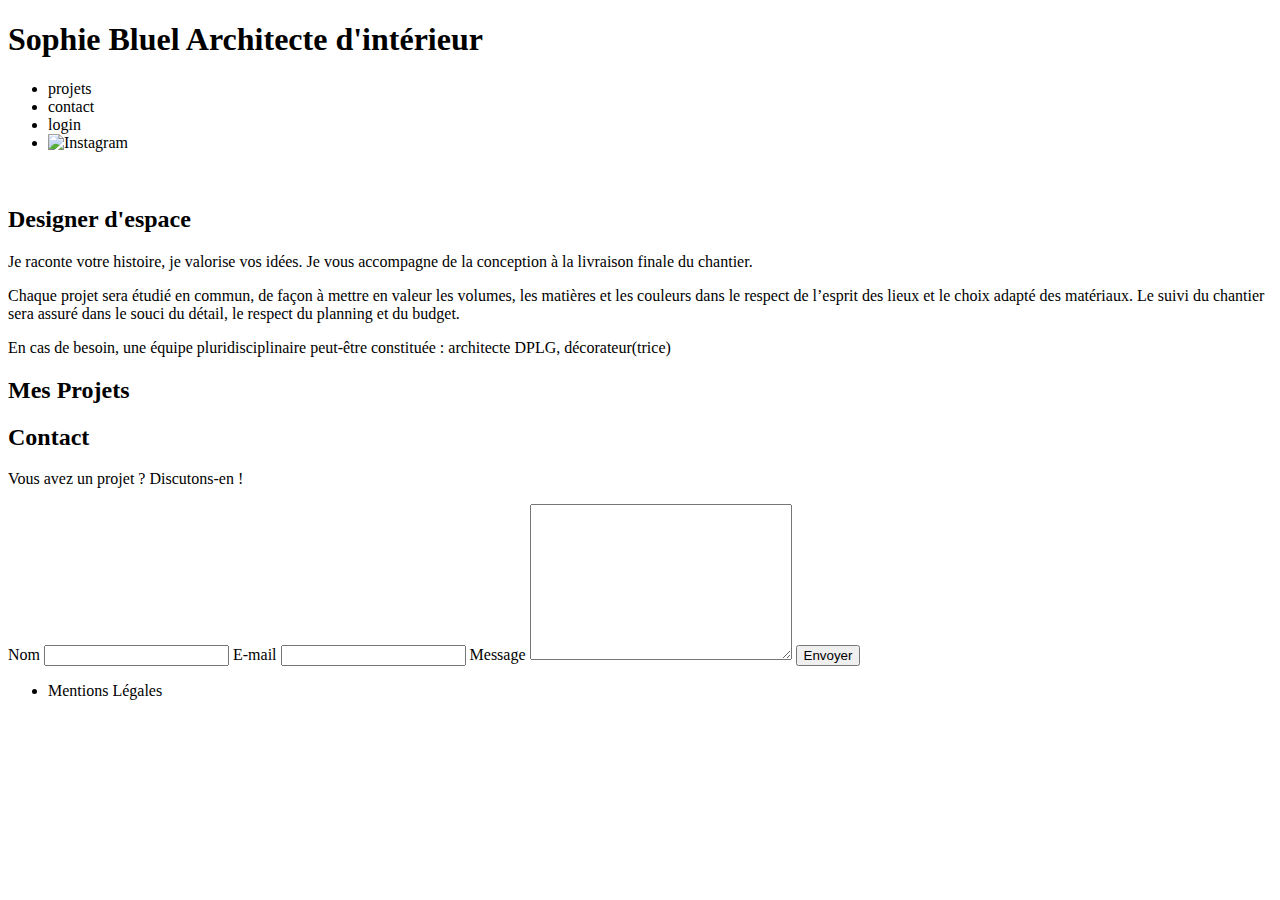
==== FrontEnd/index.html @ 4aac1efa "Modification html" ====
<!DOCTYPE html>
<html lang="fr">
<head>
	<meta charset="UTF-8">
	<title>Sophie Bluel - Architecte d'intérieur</title>
	<meta name="viewport" content="width=device-width, initial-scale=1.0">
	<link rel="preconnect" href="https://fonts.googleapis.com">
	<link rel="preconnect" href="https://fonts.gstatic.com" crossorigin>
	<link href="https://fonts.googleapis.com/css2?family=Syne:wght@700;800&family=Work+Sans&display=swap" rel="stylesheet">
	<meta name="description" content="">
	<link rel="stylesheet" href="./assets/style.css">
	<link rel="stylesheet" href="https://cdnjs.cloudflare.com/ajax/libs/font-awesome/6.2.1/css/all.min.css" integrity="sha512-MV7K8+y+gLIBoVD59lQIYicR65iaqukzvf/nwasF0nqhPay5w/9lJmVM2hMDcnK1OnMGCdVK+iQrJ7lzPJQd1w==" crossorigin="anonymous" referrerpolicy="no-referrer">
</head>

<body>
<header>
	<h1>Sophie Bluel <span>Architecte d'intérieur</span></h1>
	<nav>
		<ul>
			<li>projets</li>
			<li>contact</li>
			<li>login</li>
			<li><img src="./assets/icons/instagram.png" alt="Instagram"></li>
		</ul>
	</nav>
</header>



<main>
	<section id="introduction">
		<figure>
			<img src="./assets/images/sophie-bluel.png" alt="">
		</figure>
		<article>
			<h2>Designer d'espace</h2>
			<p>Je raconte votre histoire, je valorise vos idées. Je vous accompagne de la conception à la livraison finale du chantier.</p>
			<p>Chaque projet sera étudié en commun, de façon à mettre en valeur les volumes, les matières et les couleurs dans le respect de l’esprit des lieux et le choix adapté des matériaux. Le suivi du chantier sera assuré dans le souci du détail, le respect du planning et du budget.</p>
			<p>En cas de besoin, une équipe pluridisciplinaire peut-être constituée : architecte DPLG, décorateur(trice)</p>
		</article>
	</section>

	<section id="portfolio">
		<h2>Mes Projets</h2>
		<div class="filtres">
		</div>
		<div class="gallery">
		</div>
	</section>

	<section id="contact">
		<h2>Contact</h2>
		<p>Vous avez un projet ? Discutons-en !</p>
		<form action="#" method="post">
			<label for="name">Nom</label>
			<input type="text" name="name" id="name">
			<label for="email">E-mail</label>
			<input type="email" name="email" id="email">
			<label for="message">Message</label>
			<textarea name="message" id="message" cols="30" rows="10"></textarea>
			<input type="submit" value="Envoyer">
		</form>
	</section>
</main>

<footer>
	<nav>
		<ul>
			<li>Mentions Légales</li>
		</ul>
	</nav>
</footer>
</body>
</html>
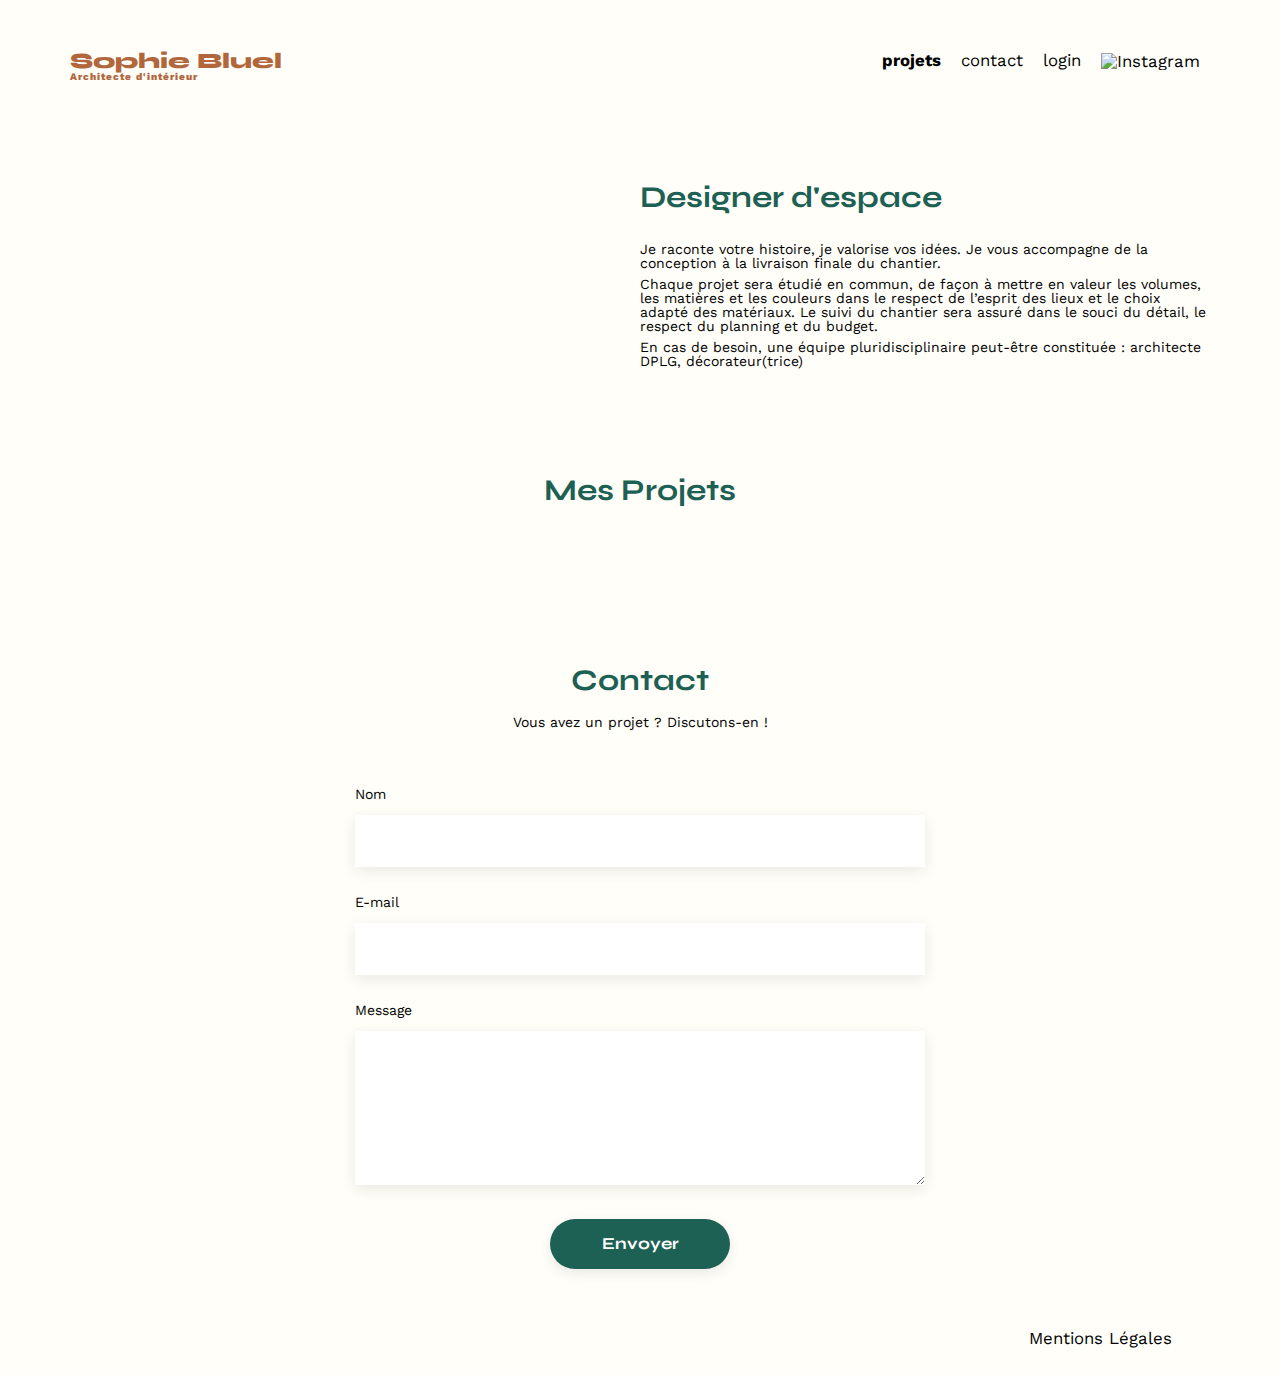
==== commit 91147c59: "Ajout MODAL" ====
--- a/FrontEnd/index.html
+++ b/FrontEnd/index.html
@@ -17,9 +17,9 @@
 	<h1>Sophie Bluel <span>Architecte d'intérieur</span></h1>
 	<nav>
 		<ul>
-			<li>projets</li>
-			<li>contact</li>
-			<li>login</li>
+			<li><a href="index.html" class="navLink">projets</a></li>
+			<li><a href="#contact">contact</a></li>
+			<li><a href="login.html" id="loginButton">login</a></li>
 			<li><img src="./assets/icons/instagram.png" alt="Instagram"></li>
 		</ul>
 	</nav>
@@ -63,6 +63,50 @@
 	</section>
 </main>
 
+
+<aside id="modalPopup" class="modal" aria-hidden="true">
+	<div class="modalEdit" id="modalEdit">
+		<div class="modalButton">
+			<button id="backButton"><i class="fa-solid fa-arrow-left"></i></button>
+			<button id="closeButton"><i class="fa-solid fa-xmark"></i></button>
+		</div>
+		<div class="modalTitle">
+			<h3>Galerie photo</h3>
+		</div>
+		<div class="modalContent">
+
+		</div>
+		<div class="modalForm">
+			<form id="addForm">
+				<i class="fa-regular fa-image"></i>
+				<button type="button" class="fileUploadButton">
+					<span>+ Ajouter photo</span>
+				</button>
+				<input type="file" id="fileUpload" accept=".jpg, .png" name="file">
+				<p class="acceptedFiles">jpg, png : 4mo max</p>
+			</form>
+			<form id="addInfoForm">
+				<label for="addTitle">Titre</label>
+				<input type="text" name="addTitle" id="addTitle">
+				<label for="addCategory">Catégorie</label>
+				<select name="addCategory" id="addCategory">
+				</select>
+			</form>
+		</div>
+		<div class="add-button">
+		<button id="addImage">Ajouter une photo</button>
+		<button id="addConfirm">Valider</button>
+		</div>
+	</div>
+</aside>
+
+
+
+
+
+
+
+
 <footer>
 	<nav>
 		<ul>
--- a/FrontEnd/assets/style.css
+++ b/FrontEnd/assets/style.css
@@ -0,0 +1,610 @@
+/* http://meyerweb.com/eric/tools/css/reset/
+   v2.0 | 20110126
+   License: none (public domain)
+*/
+
+html, body, div, span, applet, object, iframe,
+h1, h2, h3, h4, h5, h6, p, blockquote, pre,
+a, abbr, acronym, address, big, cite, code,
+del, dfn, em, img, ins, kbd, q, s, samp,
+small, strike, strong, sub, sup, tt, var,
+b, u, i, center,
+dl, dt, dd, ol, ul, li,
+fieldset, form, label, legend,
+table, caption, tbody, tfoot, thead, tr, th, td,
+article, aside, canvas, details, embed,
+figure, figcaption, footer, header, hgroup,
+menu, nav, output, ruby, section, summary,
+time, mark, audio, video {
+	margin: 0;
+	padding: 0;
+	border: 0;
+	font-size: 100%;
+	font: inherit;
+	vertical-align: baseline;
+}
+/* HTML5 display-role reset for older browsers */
+article, aside, details, figcaption, figure,
+footer, header, hgroup, menu, nav, section {
+	display: block;
+}
+body {
+	line-height: 1;
+}
+ol, ul {
+	list-style: none;
+}
+blockquote, q {
+	quotes: none;
+}
+blockquote:before, blockquote:after,
+q:before, q:after {
+	content: '';
+	content: none;
+}
+table {
+	border-collapse: collapse;
+	border-spacing: 0;
+}
+/** end reset css**/
+
+
+
+/*___________________________________________________GENERAL________________________________________________________*/
+body {
+	max-width: 1140px;
+	margin:auto;
+	font-family: 'Work Sans' ;
+	font-size: 14px;
+	background: #FFFEF8;
+}
+
+section {
+	margin: 100px 0
+}
+
+h1{
+	display: flex;
+	flex-direction: column;
+	font-family: 'Syne';
+	font-size: 22px;
+	font-weight: 800;
+	color: #B1663C
+}
+
+h1 > span {
+	font-family: 'Work Sans';
+	font-size:10px;
+	letter-spacing: 0.1em;
+;
+}
+
+h2{
+	font-family: 'Syne';
+	font-weight: 700;
+	font-size: 30px;
+	color: #1D6154
+}
+
+
+
+
+/*________________________________________________MODAL_______________________________________________________*/
+
+.modal {
+	display: none;
+	align-items: center;
+	justify-content: center;
+	position: fixed;
+	top: 0;
+	left: 0;
+	width: 100%;
+	height: 100%;
+	background: rgba(0, 0, 0, 0.4);
+}
+
+.modalEdit {
+	border-radius: 10px;
+	background-color: white;
+	width: 630px;
+	max-width: 100vw;
+	height: 690px;
+	max-height: 100vh;
+	overflow: auto;
+}
+
+
+/*_______modal header______*/
+.modalButton {
+	display: flex;
+	justify-content: flex-end;
+	margin: 30px 30px 0px 30px;
+	gap: 525px;
+}
+
+#backButton {
+	display: none;
+}
+
+#backButton, #closeButton {
+	cursor: pointer;
+	border: none;
+	background-color: white;
+	padding: 0;
+}
+
+#backButton .fa-solid {
+	font-size: 21px;
+	width: 21px;
+}
+
+#closeButton .fa-solid {
+	font-size: 24px;
+	width: 24px;
+}
+
+.modalTitle {
+	display: flex;
+	justify-content: center;
+}
+
+h3 {
+	font-family: 'Work Sans';
+	font-size: 26px;
+	line-height: 30px;
+}
+
+
+/*_______ Modal Gallery ______*/
+.modalContent {
+	display: grid;
+	justify-content: center;
+	grid-template-columns: 1fr 1fr 1fr 1fr 1fr;
+	grid-row-gap: 30px;
+	margin: 50px 105px 40px 105px;
+	max-height: 38vh;
+	overflow-y: auto;
+	border-bottom: solid 1px #B3B3B3;
+	padding-bottom: 60px;
+}
+
+.modalWork {
+	display: flex;
+	justify-content: center;
+	position: relative;
+}
+
+.modalWork img {
+	height: 102px;
+	width: 76px;
+}
+
+.modalWork i {
+	position: absolute;
+	top: 5px;
+	right: 9px;
+	cursor: pointer;
+	color: white;
+	font-size: 11px;
+	border-radius: 2px;
+	padding: 3px 3.70px;
+	background-color: black;
+}
+
+
+/*_______ Modal Ajout Travaux ______*/
+.modalForm {
+	display: none;
+	flex-direction: column;
+	align-items: center;
+	margin: 50px 105px 40px 105px;
+	gap: 10px;
+	border-bottom: solid 2px #B3B3B3;
+	padding-bottom: 46px;
+}
+
+#addForm {
+	display: none;
+	flex-direction: column;
+	align-items: center;
+	justify-content: center;
+	border-radius: 3px;
+	background-color: #E8F1F6;
+	width: 420px;
+	height: 169px;
+}
+
+#addForm .fa-regular {
+	color: #CBD6DC;
+	font-size: 76px;
+	margin-bottom: 10px;
+}
+
+.fileUploadButton {
+	border: none;
+	border-radius: 50px;
+	background-color: #CBD6DC;
+	font-family: 'Work Sans';
+	color: #306685;
+	font-size: 14px;
+	padding: 10px 33px;
+	cursor: pointer;
+	margin-bottom: 5px;
+}
+
+#fileUpload {
+	display: none;
+}
+
+.fileUploadButton span {
+	font-weight: bold;
+}
+
+.acceptedFiles {
+	font-size: 12px;
+	font-weight: 400;
+	color: #444444;
+}
+
+.imagePreview {
+	max-width: 100%;
+	max-height: 169px;
+}
+
+#addInfoForm {
+	display: none;
+	flex-direction: column;
+	width: 420px;
+}
+
+#addInfoForm label {
+	margin: 1.5em 0 1em 0;
+	color: #3D3D3D;
+	font-weight: bold;
+}
+
+#addTitle, #addCategory {
+	border: none;
+	outline: none;
+	box-shadow: 0px 4px 14px rgba(0, 0, 0, 0.09);
+	font-family: 'Work Sans';
+	font-size: 14px;
+	color: #444444;
+	padding: 0px 15px;
+	height: 51px;
+	appearance: none;
+    -webkit-appearance: none;
+    -moz-appearance: none;
+}
+
+#addCategory {
+	background-image: url('./icons/chevron-down-24.png');
+	background-repeat: no-repeat;
+    background-position: right 25px center;
+    background-size: 12px 12px;
+    cursor: pointer;
+}
+
+
+/*_______ Modal Button ______*/
+.add-button {
+	display: flex;
+	justify-content: center;
+}
+
+#addImage, #addConfirm {
+	border: none;
+	border-radius: 60px;
+	background-color: #1D6154;
+	color: white;
+	width: 237px;
+	padding: 10px 0px;
+	font-family: 'Syne';
+	font-weight: 700;
+	font-size: 14px;
+	cursor: pointer;
+}
+
+#addConfirm {
+	display: none;
+}
+
+
+
+
+
+
+
+
+
+
+
+/*_____________________________________________HEADER________________________________________________*/
+
+.BarEdit {
+	display: flex;
+	justify-content: center;
+	position: absolute;
+	top: 0px;
+	left: 0px;
+	width: 100%;
+	background-color: #000000;
+	color: white;
+	padding: 22px;
+
+}
+
+header {
+	display: flex;
+	justify-content: space-between;
+	margin: 50px 0;
+}
+
+
+nav ul {
+	display: flex;
+	align-items: center;
+	list-style-type: none;
+
+}
+nav li {
+	padding: 0 10px;
+	font-size: 1.2em;
+}
+
+nav a {
+	text-decoration: none;
+	color: inherit;
+}
+
+nav img {
+	width: 22px;
+	height: 22px;
+	margin-top: 3px;
+}
+
+.navLink {
+	font-weight: bold;
+}
+
+li:hover {
+	color: #B1663C;
+}
+
+
+
+
+
+
+
+
+/*_______________________________________________INTRODUCTION_________________________________________________*/
+#introduction {
+	display: flex;
+	align-items: center;
+}
+
+#introduction figure {
+	flex: 1
+}
+
+#introduction img {
+	display: block;
+	margin: auto;
+	width: 80%;
+}
+
+#introduction article {
+	flex: 1
+}
+
+#introduction h2 {
+	margin-bottom: 1em;
+}
+
+#introduction p {
+	margin-bottom: 0.5em;
+}
+
+
+
+
+
+
+
+
+/*____________________________________________________PORTFOLIO________________________________________________________*/
+#portfolio {
+	margin-bottom: 50px;
+}
+
+#portfolio h2 {
+	display: flex;
+	align-items: center;
+	justify-content: center;
+	margin-bottom: 2em;
+}
+
+
+
+
+
+
+/*__________________________________________________FILTERS & CATEGORIES________________________________________________*/
+.filtres {
+	display: flex;
+	justify-content: center;
+	gap: 10px;
+	margin-bottom: 50px;
+}
+
+.categorie {
+	display: flex;
+	border: 1px solid #1D6154;
+	border-radius: 60px;
+	color: #1D6154;
+	background-color: #FFFEF8;
+	font-size: 16px;
+	font-weight: 700;
+	font-family: 'Syne';
+	align-items: center;
+	height: 37px;
+	padding: 10px 20px;
+	cursor: pointer;
+}
+
+.selectedCategory {
+	background-color: #1D6154;
+	color: #FFFEF8;
+}
+
+.categorie:hover {
+	background-color: #1D6154;
+	color: #FFFEF8;
+}
+
+
+
+
+
+
+
+
+
+
+/*_____________________________________________________GALLERY_____________________________________________________________*/
+
+.gallery figcaption {
+	margin-top: 5px;
+}
+
+.gallery {
+	width: 100%;
+	display: grid;
+	grid-template-columns: 1fr 1fr 1fr;
+	grid-column-gap: 20px;
+	grid-row-gap: 20px;
+}
+
+.gallery img {
+	width: 100%;
+
+}
+
+
+
+
+
+
+
+
+
+/*________________________________________________________CONNEXION______________________________________________________________*/
+.connexion {
+	display: flex;
+	flex-direction: column;
+	text-align: center;
+	align-items: center;
+	margin-top: 120px;
+	margin-bottom: 315px;
+}
+
+.connexion h2 {
+	margin-bottom: 20px;
+}
+
+.connexion form {
+	text-align: left;
+	display: flex;
+	flex-direction: column;
+	width: 33%;
+}
+
+.connexion input {
+	height: 50px;
+	font-size: 1.2em;
+	border: none;
+	box-shadow: 0px 4px 14px rgba(0, 0, 0, 0.09);
+}
+
+.connexion label {
+	margin: 2em 0 0.5em 0;
+}
+
+.connexion input[type="submit"]{
+	height: 36px;
+	font-size: 14px;
+	margin : 3em auto ;
+}
+
+.connexion a {
+	color: inherit;
+}
+
+
+
+
+
+
+
+
+
+/*________________________________________________________CONTACT___________________________________________________________*/
+#contact {
+	width: 50%;
+	margin: auto;
+}
+#contact > * {
+	text-align: center;
+
+}
+#contact h2{
+	margin-bottom: 20px;
+}
+#contact form {
+	text-align: left;
+	margin-top:30px;
+	display: flex;
+	flex-direction: column;
+}
+
+#contact input {
+	height: 50px;
+	font-size: 1.2em;
+	border: none;
+	box-shadow: 0px 4px 14px rgba(0, 0, 0, 0.09);
+}
+#contact label {
+	margin: 2em 0 1em 0;
+}
+#contact textarea {
+	border: none;
+	box-shadow: 0px 4px 14px rgba(0, 0, 0, 0.09);
+}
+
+input[type="submit"]{
+	font-family: 'Syne';
+	font-weight: 700;
+	color: white;
+	background-color: #1D6154;
+	margin : 2em auto ;
+	width: 180px;
+	text-align: center;
+	border-radius: 60px ;
+}
+
+
+
+
+
+
+
+
+
+/*________________________________________________________FOOTER________________________________________________________*/
+footer nav ul {
+	display: flex;
+	justify-content: flex-end;
+	margin: 2em
+}
+
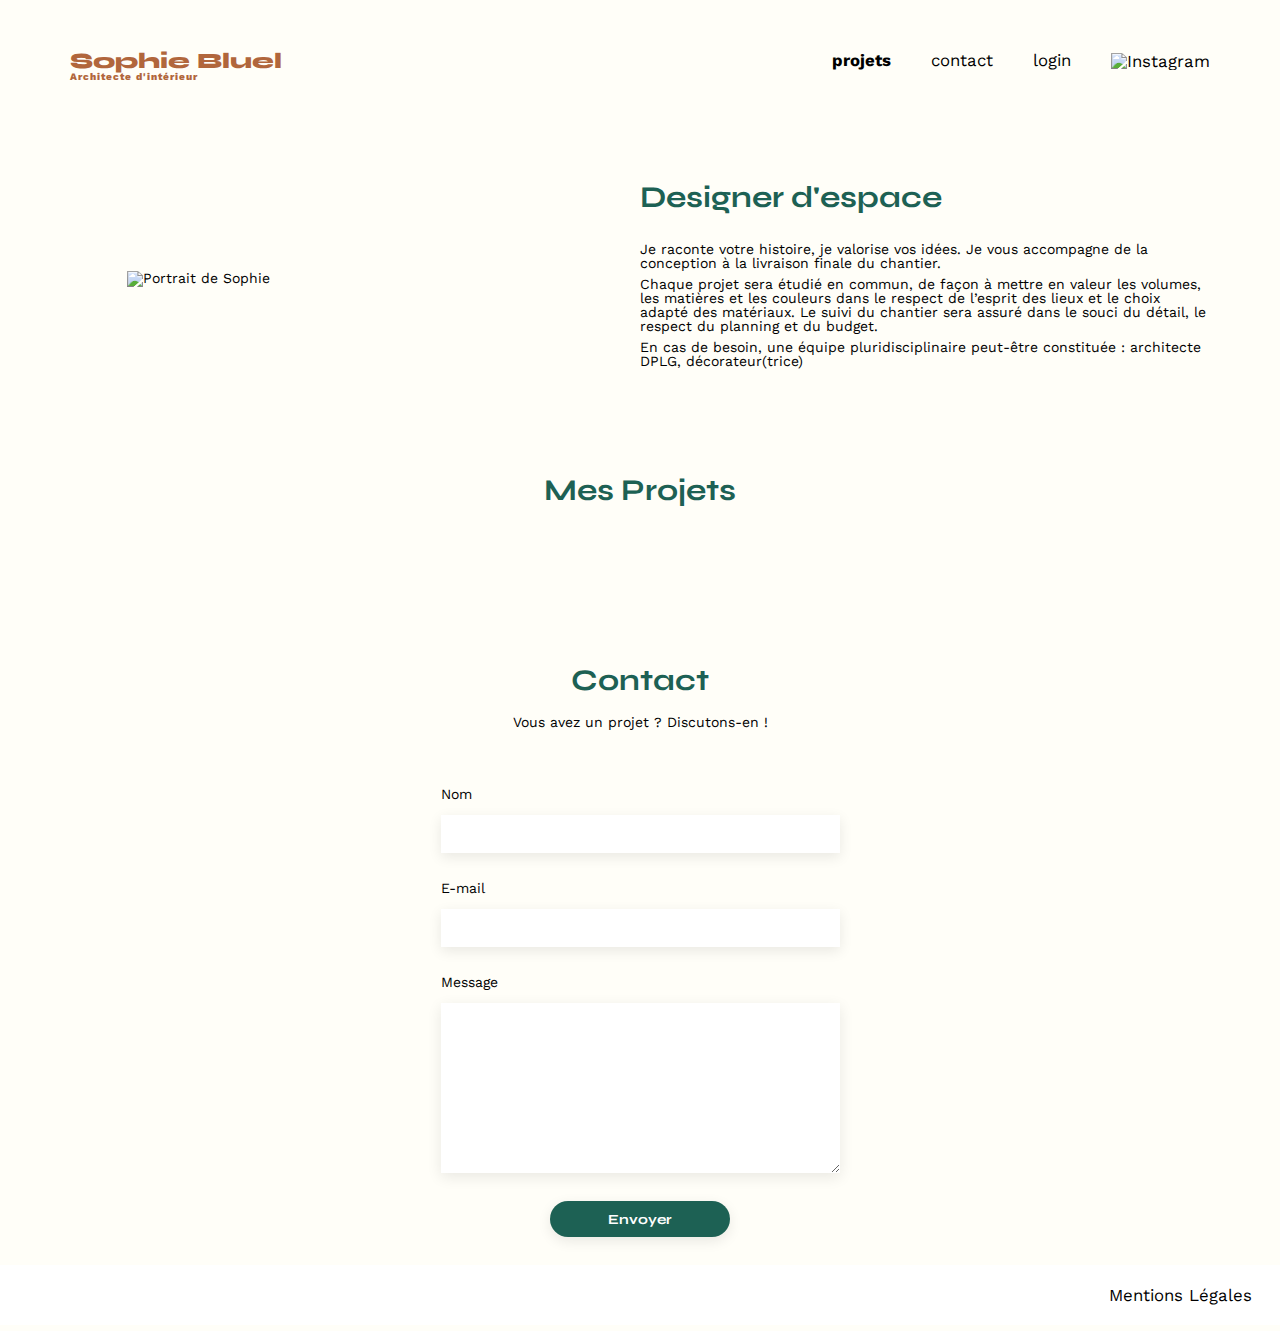
==== commit 5f2004f5: "Mise en place des dernières fonctionnalités  et correction des derniers bugs de la modal - P3 Termin" ====
--- a/FrontEnd/index.html
+++ b/FrontEnd/index.html
@@ -8,29 +8,27 @@
 	<link rel="preconnect" href="https://fonts.gstatic.com" crossorigin>
 	<link href="https://fonts.googleapis.com/css2?family=Syne:wght@700;800&family=Work+Sans&display=swap" rel="stylesheet">
 	<meta name="description" content="">
+	<link rel="stylesheet" href="https://cdnjs.cloudflare.com/ajax/libs/font-awesome/6.2.1/css/all.min.css" integrity="sha512-MV7K8+y+gLIBoVD59lQIYicR65iaqukzvf/nwasF0nqhPay5w/9lJmVM2hMDcnK1OnMGCdVK+iQrJ7lzPJQd1w==" crossorigin="anonymous" referrerpolicy="no-referrer">
 	<link rel="stylesheet" href="./assets/style.css">
-	<link rel="stylesheet" href="https://cdnjs.cloudflare.com/ajax/libs/font-awesome/6.2.1/css/all.min.css" integrity="sha512-MV7K8+y+gLIBoVD59lQIYicR65iaqukzvf/nwasF0nqhPay5w/9lJmVM2hMDcnK1OnMGCdVK+iQrJ7lzPJQd1w==" crossorigin="anonymous" referrerpolicy="no-referrer">
+	<script src="main.js" async type="module"></script>
 </head>
-
 <body>
 <header>
 	<h1>Sophie Bluel <span>Architecte d'intérieur</span></h1>
 	<nav>
 		<ul>
-			<li><a href="index.html" class="navLink">projets</a></li>
+			<li><a href="index.html" class="navLink active">projets</a></li>
 			<li><a href="#contact">contact</a></li>
 			<li><a href="login.html" id="loginButton">login</a></li>
-			<li><img src="./assets/icons/instagram.png" alt="Instagram"></li>
+			<li><a href="https://www.instagram.com" target="_blank"> <img src="./assets/icons/instagram.png" alt="Instagram"></a> </li>
 		</ul>
 	</nav>
 </header>
-
-
-
 <main>
 	<section id="introduction">
+		<h2 class="introH2">Designer d'espace</h2>
 		<figure>
-			<img src="./assets/images/sophie-bluel.png" alt="">
+			<img src="./assets/images/sophie-bluel.png" alt="Portrait de Sophie">
 		</figure>
 		<article>
 			<h2>Designer d'espace</h2>
@@ -39,34 +37,31 @@
 			<p>En cas de besoin, une équipe pluridisciplinaire peut-être constituée : architecte DPLG, décorateur(trice)</p>
 		</article>
 	</section>
-
-	<section id="portfolio">
-		<h2>Mes Projets</h2>
-		<div class="filtres">
-		</div>
-		<div class="gallery">
-		</div>
-	</section>
-
-	<section id="contact">
-		<h2>Contact</h2>
-		<p>Vous avez un projet ? Discutons-en !</p>
-		<form action="#" method="post">
-			<label for="name">Nom</label>
-			<input type="text" name="name" id="name">
-			<label for="email">E-mail</label>
-			<input type="email" name="email" id="email">
-			<label for="message">Message</label>
-			<textarea name="message" id="message" cols="30" rows="10"></textarea>
-			<input type="submit" value="Envoyer">
-		</form>
-	</section>
+		<section id="portfolio">
+			<h2>Mes Projets</h2>
+			<div class="filtres">
+			</div>
+			<div class="gallery">
+			</div>
+		</section>
+		<section id="contact">
+			<h2>Contact</h2>
+			<p>Vous avez un projet ? Discutons-en !</p>
+			<form action="#" method="post">
+				<label for="name">Nom</label>
+				<input type="text" name="name" id="name">
+				<label for="email">E-mail</label>
+				<input type="email" name="email" id="email">
+				<label for="message">Message</label>
+				<textarea name="message" id="message" cols="30" rows="10"></textarea>
+				<input type="submit" value="Envoyer">
+			</form>
+		</section>
 </main>
 
-
 <aside id="modalPopup" class="modal" aria-hidden="true">
-	<div class="modalEdit" id="modalEdit">
-		<div class="modalButton">
+	<div class="modalEnvelop" id="modalEdit">
+		<div class="modalHeaderButton">
 			<button id="backButton"><i class="fa-solid fa-arrow-left"></i></button>
 			<button id="closeButton"><i class="fa-solid fa-xmark"></i></button>
 		</div>
@@ -93,8 +88,8 @@
 				</select>
 			</form>
 		</div>
-		<div class="add-button">
-		<button id="addImage">Ajouter une photo</button>
+		<div class="buttonAddPictures">
+		<button id="addPictures">Ajouter une photo</button>
 		<button id="addConfirm">Valider</button>
 		</div>
 	</div>
@@ -104,10 +99,7 @@
 
 
 
-
-
-
-<footer>
+<footer class="footer">
 	<nav>
 		<ul>
 			<li>Mentions Légales</li>
@@ -115,4 +107,4 @@
 	</nav>
 </footer>
 </body>
-</html>
+</html>--- a/FrontEnd/assets/style.css
+++ b/FrontEnd/assets/style.css
@@ -30,6 +30,7 @@
 }
 body {
 	line-height: 1;
+	overflow-x: hidden;
 }
 ol, ul {
 	list-style: none;
@@ -47,7 +48,6 @@
 	border-spacing: 0;
 }
 /** end reset css**/
-
 
 
 /*___________________________________________________GENERAL________________________________________________________*/
@@ -60,7 +60,7 @@
 }
 
 section {
-	margin: 100px 0
+	margin: 100px 0px
 }
 
 h1{
@@ -86,11 +86,8 @@
 	color: #1D6154
 }
 
-
-
-
+/***** MODAL *****/
 /*________________________________________________MODAL_______________________________________________________*/
-
 .modal {
 	display: none;
 	align-items: center;
@@ -103,7 +100,7 @@
 	background: rgba(0, 0, 0, 0.4);
 }
 
-.modalEdit {
+.modalEnvelop {
 	border-radius: 10px;
 	background-color: white;
 	width: 630px;
@@ -112,10 +109,8 @@
 	max-height: 100vh;
 	overflow: auto;
 }
-
-
 /*_______modal header______*/
-.modalButton {
+.modalHeaderButton {
 	display: flex;
 	justify-content: flex-end;
 	margin: 30px 30px 0px 30px;
@@ -153,8 +148,6 @@
 	font-size: 26px;
 	line-height: 30px;
 }
-
-
 /*_______ Modal Gallery ______*/
 .modalContent {
 	display: grid;
@@ -246,7 +239,7 @@
 	color: #444444;
 }
 
-.imagePreview {
+.image-preview {
 	max-width: 100%;
 	max-height: 169px;
 }
@@ -284,15 +277,13 @@
     background-size: 12px 12px;
     cursor: pointer;
 }
-
-
 /*_______ Modal Button ______*/
-.add-button {
-	display: flex;
-	justify-content: center;
-}
-
-#addImage, #addConfirm {
+.buttonAddPictures {
+	display: flex;
+	justify-content: center;
+}
+
+#addPictures, #addConfirm {
 	border: none;
 	border-radius: 60px;
 	background-color: #1D6154;
@@ -311,27 +302,17 @@
 
 
 
-
-
-
-
-
-
-
-
 /*_____________________________________________HEADER________________________________________________*/
-
-.BarEdit {
-	display: flex;
-	justify-content: center;
+.topBar {
+	display: flex;
+	justify-content: center;
+	background-color: #000000;
+	color: white;
+	padding: 22px;
 	position: absolute;
 	top: 0px;
 	left: 0px;
 	width: 100%;
-	background-color: #000000;
-	color: white;
-	padding: 22px;
-
 }
 
 header {
@@ -345,10 +326,14 @@
 	display: flex;
 	align-items: center;
 	list-style-type: none;
-
-}
+	gap: 40px;
+}
+
+.navLink.active {
+	font-weight: bold;
+}
+
 nav li {
-	padding: 0 10px;
 	font-size: 1.2em;
 }
 
@@ -363,20 +348,56 @@
 	margin-top: 3px;
 }
 
-.navLink {
-	font-weight: bold;
-}
-
 li:hover {
 	color: #B1663C;
 }
 
 
-
-
-
-
-
+/*________________________________________________________CONNEXION______________________________________________________________*/
+.connexion {
+	display: flex;
+	flex-direction: column;
+	text-align: center;
+	align-items: center;
+	margin-top: 120px;
+	margin-bottom: 315px;
+}
+
+.connexion h2 {
+	margin-bottom: 20px;
+}
+
+.connexion form {
+	text-align: left;
+	display: flex;
+	flex-direction: column;
+	width: 33%;
+}
+
+.connexion input {
+	height: 50px;
+	font-size: 1.2em;
+	border: none;
+	box-shadow: 0px 4px 14px rgba(0, 0, 0, 0.09);
+}
+
+.connexion label {
+	margin: 2em 0 0.5em 0;
+}
+
+.connexion input[type="submit"]{
+	height: 36px;
+	font-size: 14px;
+	margin : 3em auto ;
+}
+
+.connexion a {
+	color: inherit;
+}
+
+.loginPage {
+	overflow-y: hidden;
+}
 
 /*_______________________________________________INTRODUCTION_________________________________________________*/
 #introduction {
@@ -406,12 +427,9 @@
 	margin-bottom: 0.5em;
 }
 
-
-
-
-
-
-
+.introH2 {
+	display: none;
+}
 
 /*____________________________________________________PORTFOLIO________________________________________________________*/
 #portfolio {
@@ -424,12 +442,19 @@
 	justify-content: center;
 	margin-bottom: 2em;
 }
-
-
-
-
-
-
+/** (bouton modifier) **/
+.editButton {
+	font-family: 'Work Sans';
+	color: #000000;
+	margin-left: 35px;
+	font-size: 14px;
+	font-weight: 400;
+	cursor: pointer;
+}
+
+.editButton .fa-regular {
+	font-size: 16px;
+}
 /*__________________________________________________FILTERS & CATEGORIES________________________________________________*/
 .filtres {
 	display: flex;
@@ -463,17 +488,7 @@
 	color: #FFFEF8;
 }
 
-
-
-
-
-
-
-
-
-
 /*_____________________________________________________GALLERY_____________________________________________________________*/
-
 .gallery figcaption {
 	margin-top: 5px;
 }
@@ -492,75 +507,21 @@
 }
 
 
-
-
-
-
-
-
-
-/*________________________________________________________CONNEXION______________________________________________________________*/
-.connexion {
-	display: flex;
-	flex-direction: column;
-	text-align: center;
-	align-items: center;
-	margin-top: 120px;
-	margin-bottom: 315px;
-}
-
-.connexion h2 {
-	margin-bottom: 20px;
-}
-
-.connexion form {
-	text-align: left;
-	display: flex;
-	flex-direction: column;
-	width: 33%;
-}
-
-.connexion input {
-	height: 50px;
-	font-size: 1.2em;
-	border: none;
-	box-shadow: 0px 4px 14px rgba(0, 0, 0, 0.09);
-}
-
-.connexion label {
-	margin: 2em 0 0.5em 0;
-}
-
-.connexion input[type="submit"]{
-	height: 36px;
-	font-size: 14px;
-	margin : 3em auto ;
-}
-
-.connexion a {
-	color: inherit;
-}
-
-
-
-
-
-
-
-
-
 /*________________________________________________________CONTACT___________________________________________________________*/
 #contact {
-	width: 50%;
+	width: 35%;
 	margin: auto;
 }
+
 #contact > * {
 	text-align: center;
 
 }
+
 #contact h2{
 	margin-bottom: 20px;
 }
+
 #contact form {
 	text-align: left;
 	margin-top:30px;
@@ -569,17 +530,25 @@
 }
 
 #contact input {
-	height: 50px;
+	height: 36px;
 	font-size: 1.2em;
 	border: none;
+	padding-right: 15px;
+	padding-left: 15px;
 	box-shadow: 0px 4px 14px rgba(0, 0, 0, 0.09);
-}
+	font-size: 14px;
+	outline: none;
+}
+
 #contact label {
 	margin: 2em 0 1em 0;
 }
+
 #contact textarea {
 	border: none;
+	padding: 10px 12px;
 	box-shadow: 0px 4px 14px rgba(0, 0, 0, 0.09);
+	outline: none;
 }
 
 input[type="submit"]{
@@ -593,13 +562,10 @@
 	border-radius: 60px ;
 }
 
-
-
-
-
-
-
-
+.connexion input[type="submit"]{
+	height: 36px;
+	font-size: 14px;
+}
 
 /*________________________________________________________FOOTER________________________________________________________*/
 footer nav ul {
@@ -608,3 +574,27 @@
 	margin: 2em
 }
 
+.footer {
+    width: 100%;
+    height: 60px;
+    background-color: #ffffff;
+    position: absolute;
+    left: 0;
+    display: flex;
+    justify-content: end;
+    align-items: center;
+    box-sizing: border-box;
+}
+
+#footer {
+    width: 100%;
+    height: 60px;
+    background-color: #ffffff;
+    position: fixed;
+    left: 0;
+    display: flex;
+    justify-content: end;
+    align-items: center;
+    box-sizing: border-box;
+	bottom: 0;
+}
